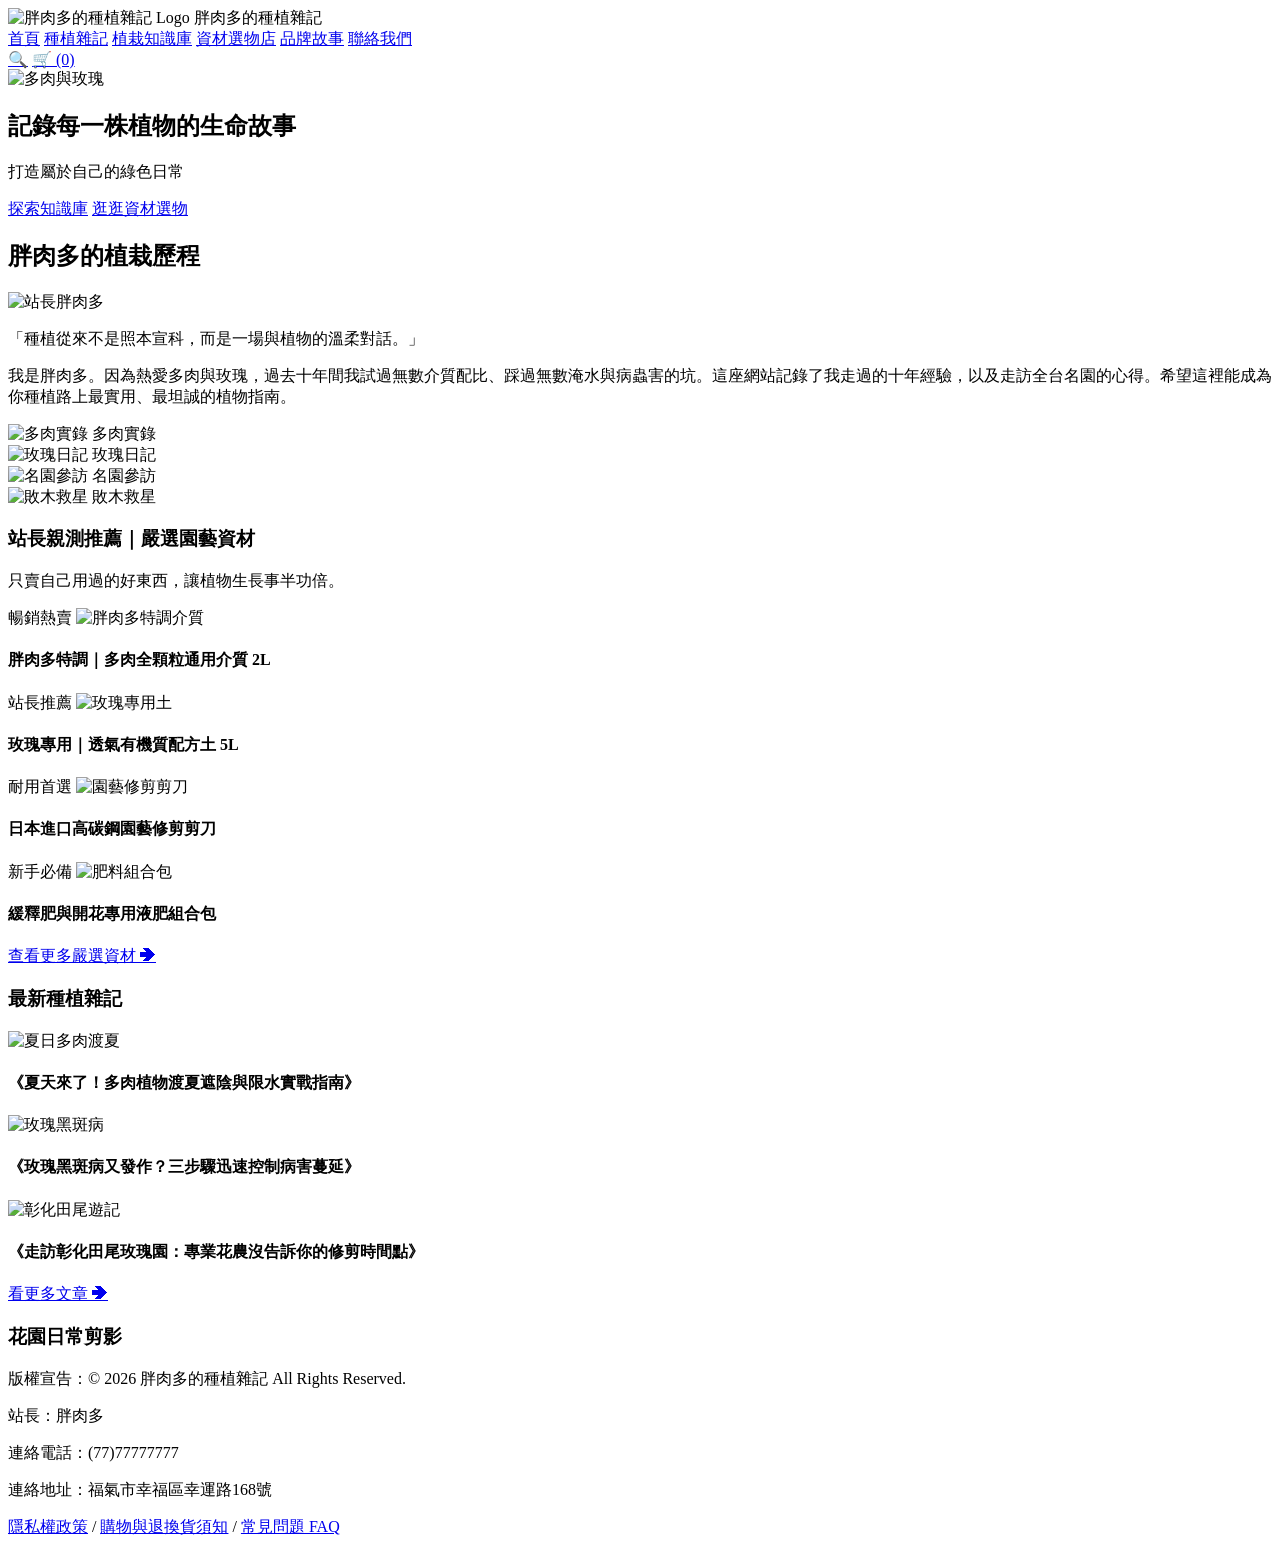
==== index.html @ b8ba1ae6 "Add files via upload" ====
<!DOCTYPE html>
<html lang="zh-TW">
<head>
    <meta charset="UTF-8">
    <meta name="viewport" content="width=device-width, initial-scale=1.0">
    <title>胖肉多的種植雜記</title>
    <link rel="stylesheet" href="css/style.css">
</head>
<body>

    <!-- 頂部導覽列 (Navbar) -->
    <header class="navbar">
        <div class="nav-container">
            <div class="logo">
                <img src="images/logo.jpg" alt="胖肉多的種植雜記 Logo">
                <span>胖肉多的種植雜記</span>
            </div>
            <nav class="nav-menu">
                <a href="index.html" class="active">首頁</a>
                <a href="Journal.html">種植雜記</a>
                <a href="Knowledge.html">植栽知識庫</a>
                <a href="Shop.html">資材選物店</a>
                <a href="BrandStory.html" >品牌故事</a>
                <a href="ContactUs.html" >聯絡我們</a>
            </nav>
            <div class="nav-icons">
                <a href="#" class="search-btn">🔍</a>
                <a href="cart.html" class="cart-btn" id="navCartCount">🛒 (0)</a>
            </div>
        </div>
    </header>

    <!-- 主要內容區域 -->
    <div class="main-wrapper">
        
        <!-- 左側主內容區 -->
        <main class="content-area">
            
            <!-- 第一屏：主視覺 Banner -->
            <section class="hero-banner">
                <img src="images/banner.jpg" alt="多肉與玫瑰" class="banner-img">
                <div class="banner-overlay">
                    <h1 class="banner-title">記錄每一株植物的生命故事</h1>
                    <p class="banner-subtitle">打造屬於自己的綠色日常</p>
                    <div class="banner-buttons">
                        <a href="Knowledge.html" class="btn btn-primary">探索知識庫</a>
                        <a href="Shop.html" class="btn btn-secondary">逛逛資材選物</a>
                    </div>
                </div>
            </section>

            <!-- 第二屏：關於站長與品牌初衷 -->
            <section class="about-section">
                <h2>胖肉多的植栽歷程</h2>
                <div class="about-content">
                    <div class="about-img">
                        <img src="images/webmaster.jpg" alt="站長胖肉多">
                    </div>
                    <div class="about-text">
                        <p class="quote">「種植從來不是照本宣科，而是一場與植物的溫柔對話。」</p>
                        <p>我是胖肉多。因為熱愛多肉與玫瑰，過去十年間我試過無數介質配比、踩過無數淹水與病蟲害的坑。這座網站記錄了我走過的十年經驗，以及走訪全台名園的心得。希望這裡能成為你種植路上最實用、最坦誠的植物指南。</p>
                    </div>
                </div>
            </section>

            <!-- 第三屏：精選核心專區 -->
            <section class="categories-section">
                <div class="category-grid">
                    <div class="category-card card-succulent">
                        <img src="images/card01.jpg" alt="多肉實錄">
                        <span>多肉實錄</span>
                    </div>
                    <div class="category-card card-rose">
                        <img src="images/card02.jpg" alt="玫瑰日記">
                        <span>玫瑰日記</span>
                    </div>
                    <div class="category-card card-garden">
                        <img src="images/card03.jpg" alt="名園參訪">
                        <span>名園參訪</span>
                    </div>
                    <div class="category-card card-rescue">
                        <img src="images/card04.jpg" alt="敗木救星">
                        <span>敗木救星</span>
                    </div>
                </div>
            </section>

        </main>

        <!-- 右側側邊欄 -->
        <aside class="sidebar">
            
            <!-- 第四屏：熱門資材嚴選 -->
            <section class="shop-preview">
                <h3 class="section-title">站長親測推薦｜嚴選園藝資材</h3>
                <p class="section-subtitle">只賣自己用過的好東西，讓植物生長事半功倍。</p>
                
                <div class="product-grid">
                    <div class="product-card">
                        <span class="tag">暢銷熱賣</span>
                        <img src="images/commodity001.jpg" alt="胖肉多特調介質">
                        <h4>胖肉多特調｜多肉全顆粒通用介質 2L</h4>
                    </div>
                    <div class="product-card">
                        <span class="tag">站長推薦</span>
                        <img src="images/commodity002.jpg" alt="玫瑰專用土">
                        <h4>玫瑰專用｜透氣有機質配方土 5L</h4>
                    </div>
                    <div class="product-card">
                        <span class="tag">耐用首選</span>
                        <img src="images/commodity003.jpg" alt="園藝修剪剪刀">
                        <h4>日本進口高碳鋼園藝修剪剪刀</h4>
                    </div>
                    <div class="product-card">
                        <span class="tag">新手必備</span>
                        <img src="images/commodity004.jpg" alt="肥料組合包">
                        <h4>緩釋肥與開花專用液肥組合包</h4>
                    </div>
                </div>
                
                <div class="shop-more">
                    <a href="Shop.html" class="btn-more">查看更多嚴選資材 ➔</a>
                </div>
            </section>

            <!-- 第五屏：最新種植雜記 -->
            <section class="articles-preview">
                <h3 class="section-title">最新種植雜記</h3>
                <div class="article-grid">
                    <article class="article-card">
                        <img src="images/article01.jpg" alt="夏日多肉渡夏">
                        <h4>《夏天來了！多肉植物渡夏遮陰與限水實戰指南》</h4>
                    </article>
                    <article class="article-card">
                        <img src="images/article02.jpg" alt="玫瑰黑斑病">
                        <h4>《玫瑰黑斑病又發作？三步驟迅速控制病害蔓延》</h4>
                    </article>
                    <article class="article-card">
                        <img src="images/article03.jpg" alt="彰化田尾遊記">
                        <h4>《走訪彰化田尾玫瑰園：專業花農沒告訴你的修剪時間點》</h4>
                    </article>
                </div>
                <!-- 新增：看更多文章快速連結 -->
                <div class="article-more">
                    <a href="Journal.html" class="btn-more">看更多文章 ➔</a>
                </div>
            </section>

            <!-- 第六屏：自動偵測並將 carousel 資料夾內圖片納入輪播 -->
            <section class="carousel-section">
                <h3 class="section-title">花園日常剪影</h3>
                <div class="carousel-container">
                    <div class="carousel-track" id="carouselTrack">
                        <!-- JS 動態寫入圖片 -->
                    </div>
                </div>
            </section>

        </aside>

    </div>

    <!-- 頁尾 Footer -->
    <footer class="site-footer">
        <div class="footer-container">
            <div class="footer-col footer-left">
                <p>版權宣告：© 2026 胖肉多的種植雜記 All Rights Reserved.</p>
            </div>
            <div class="footer-col footer-center">
                <p>站長：胖肉多</p>
                <p>連絡電話：(77)77777777</p>
                <p>連絡地址：福氣市幸福區幸運路168號</p>
            </div>
            <div class="footer-col footer-right">
                <a href="#">隱私權政策</a> / 
                <a href="#">購物與退換貨須知</a> / 
                <a href="#">常見問題 FAQ</a>
            </div>
        </div>
    </footer>

    <!-- 輪播腳本：可手動新增/修改播放檔案清單 -->
    <script>
        document.addEventListener("DOMContentLoaded", function () {
            const track = document.getElementById("carouselTrack");
            
            // 1. 手動修改區：請在此陣列中新增、刪除或修改檔名
            const images = [
                "slide01.jpg",
                "slide02.jpg",
                "slide03.jpg",
                "slide04.jpg" // 已為您新增第四個檔案
            ];
            
            // 2. 動態將陣列中的所有圖片渲染至頁面中
            images.forEach(filename => {
                const img = document.createElement("img");
                img.src = `carousel/${filename}`;
                img.alt = "花園剪影圖片";
                img.onerror = function() { this.style.display = 'none'; }; // 檔案不存在時自動隱藏
                track.appendChild(img);
            });

            // 3. 自動平滑輪播機制
            setInterval(() => {
                // 若已滾動到最右側，則滑回第一張
                if (track.scrollWidth - track.clientWidth <= track.scrollLeft + 5) {
                    track.scrollTo({ left: 0, behavior: 'smooth' });
                } else {
                    // 否則每次向右滾動一個容器寬度 (切換至下一張)
                    track.scrollBy({ left: track.clientWidth, behavior: 'smooth' });
                }
            }, 1500); // 1.5 秒切換一次
        });
    </script>
    <script src="js/main.js"></script>
</body>
</html>
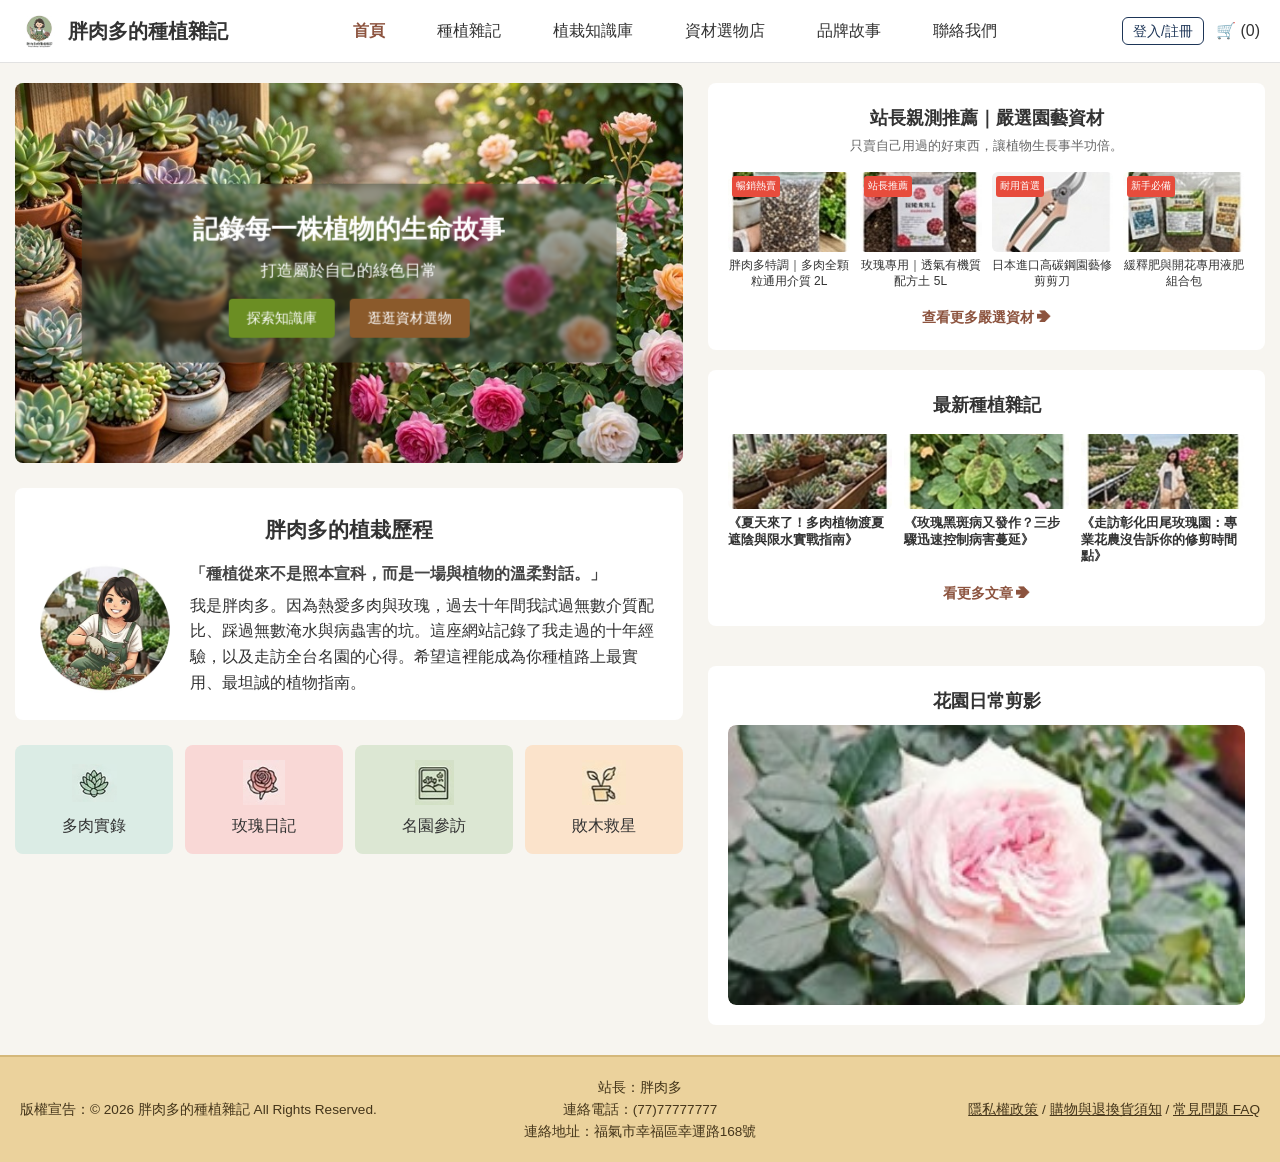
==== commit 7b2b336d: "Add files via upload" ====
--- a/index.html
+++ b/index.html
@@ -4,7 +4,54 @@
     <meta charset="UTF-8">
     <meta name="viewport" content="width=device-width, initial-scale=1.0">
     <title>胖肉多的種植雜記</title>
-    <link rel="stylesheet" href="css/style.css">
+    <!-- SEO 與 社群分享標籤 -->
+    <meta name="description" content="記錄每一株植物的生命故事，打造屬於自己的綠色日常。">
+    <meta property="og:title" content="胖肉多的種植雜記">
+    <meta property="og:description" content="記錄每一株植物的生命故事，打造屬於自己的綠色日常。">
+    <meta property="og:image" content="./images/banner.jpg">
+    
+    <!-- 樣式表連結 -->
+    <link rel="stylesheet" href="./css/style.css">
+
+    <!-- 針對「登入/註冊」按鈕與順暢輪播的內嵌微調樣式 -->
+    <style>
+        /* 登入/註冊按鈕外觀 (比照圖2) */
+        .auth-btn {
+            display: inline-block;
+            padding: 2px 10px;
+            border: 1.5px solid #1d3557;
+            border-radius: 6px;
+            color: #1d3557;
+            text-decoration: none;
+            font-size: 14px;
+            font-weight: 500;
+            transition: all 0.2s ease;
+            white-space: nowrap;
+        }
+        .auth-btn:hover {
+            background-color: #1d3557;
+            color: #ffffff;
+        }
+
+        /* 輪播區順暢無縫切換樣式 */
+        .carousel-container {
+            overflow: hidden;
+            width: 100%;
+            position: relative;
+            border-radius: 8px;
+        }
+        .carousel-track {
+            display: flex;
+            transition: transform 0.6s cubic-bezier(0.25, 1, 0.5, 1);
+            width: 100%;
+        }
+        .carousel-track img {
+            width: 100%;
+            flex-shrink: 0;
+            object-fit: cover;
+            border-radius: 8px;
+        }
+    </style>
 </head>
 <body>
 
@@ -12,20 +59,21 @@
     <header class="navbar">
         <div class="nav-container">
             <div class="logo">
-                <img src="images/logo.jpg" alt="胖肉多的種植雜記 Logo">
+                <img src="./images/logo.jpg" alt="胖肉多的種植雜記 Logo">
                 <span>胖肉多的種植雜記</span>
             </div>
             <nav class="nav-menu">
-                <a href="index.html" class="active">首頁</a>
-                <a href="Journal.html">種植雜記</a>
-                <a href="Knowledge.html">植栽知識庫</a>
-                <a href="Shop.html">資材選物店</a>
-                <a href="BrandStory.html" >品牌故事</a>
-                <a href="ContactUs.html" >聯絡我們</a>
+                <a href="./index.html" class="active">首頁</a>
+                <a href="./Journal.html">種植雜記</a>
+                <a href="./Knowledge.html">植栽知識庫</a>
+                <a href="./Shop.html">資材選物店</a>
+                <a href="./BrandStory.html">品牌故事</a>
+                <a href="./ContactUs.html">聯絡我們</a>
             </nav>
-            <div class="nav-icons">
-                <a href="#" class="search-btn">🔍</a>
-                <a href="cart.html" class="cart-btn" id="navCartCount">🛒 (0)</a>
+            <div class="nav-icons" style="display: flex; align-items: center; gap: 12px;">
+                <!-- 替換：圖2 登入/註冊按鈕 -->
+                <a href="./login.html" class="auth-btn" id="authBtn">登入/註冊</a>
+                <a href="./cart.html" class="cart-btn" id="navCartCount">🛒 (0)</a>
             </div>
         </div>
     </header>
@@ -38,13 +86,13 @@
             
             <!-- 第一屏：主視覺 Banner -->
             <section class="hero-banner">
-                <img src="images/banner.jpg" alt="多肉與玫瑰" class="banner-img">
+                <img src="./images/banner.jpg" alt="多肉與玫瑰" class="banner-img">
                 <div class="banner-overlay">
                     <h1 class="banner-title">記錄每一株植物的生命故事</h1>
                     <p class="banner-subtitle">打造屬於自己的綠色日常</p>
                     <div class="banner-buttons">
-                        <a href="Knowledge.html" class="btn btn-primary">探索知識庫</a>
-                        <a href="Shop.html" class="btn btn-secondary">逛逛資材選物</a>
+                        <a href="./Knowledge.html" class="btn btn-primary">探索知識庫</a>
+                        <a href="./Shop.html" class="btn btn-secondary">逛逛資材選物</a>
                     </div>
                 </div>
             </section>
@@ -54,7 +102,7 @@
                 <h2>胖肉多的植栽歷程</h2>
                 <div class="about-content">
                     <div class="about-img">
-                        <img src="images/webmaster.jpg" alt="站長胖肉多">
+                        <img src="./images/webmaster.jpg" alt="站長胖肉多">
                     </div>
                     <div class="about-text">
                         <p class="quote">「種植從來不是照本宣科，而是一場與植物的溫柔對話。」</p>
@@ -67,19 +115,19 @@
             <section class="categories-section">
                 <div class="category-grid">
                     <div class="category-card card-succulent">
-                        <img src="images/card01.jpg" alt="多肉實錄">
+                        <img src="./images/card01.jpg" alt="多肉實錄">
                         <span>多肉實錄</span>
                     </div>
                     <div class="category-card card-rose">
-                        <img src="images/card02.jpg" alt="玫瑰日記">
+                        <img src="./images/card02.jpg" alt="玫瑰日記">
                         <span>玫瑰日記</span>
                     </div>
                     <div class="category-card card-garden">
-                        <img src="images/card03.jpg" alt="名園參訪">
+                        <img src="./images/card03.jpg" alt="名園參訪">
                         <span>名園參訪</span>
                     </div>
                     <div class="category-card card-rescue">
-                        <img src="images/card04.jpg" alt="敗木救星">
+                        <img src="./images/card04.jpg" alt="敗木救星">
                         <span>敗木救星</span>
                     </div>
                 </div>
@@ -98,28 +146,28 @@
                 <div class="product-grid">
                     <div class="product-card">
                         <span class="tag">暢銷熱賣</span>
-                        <img src="images/commodity001.jpg" alt="胖肉多特調介質">
+                        <img src="./images/commodity001.jpg" alt="胖肉多特調介質">
                         <h4>胖肉多特調｜多肉全顆粒通用介質 2L</h4>
                     </div>
                     <div class="product-card">
                         <span class="tag">站長推薦</span>
-                        <img src="images/commodity002.jpg" alt="玫瑰專用土">
+                        <img src="./images/commodity002.jpg" alt="玫瑰專用土">
                         <h4>玫瑰專用｜透氣有機質配方土 5L</h4>
                     </div>
                     <div class="product-card">
                         <span class="tag">耐用首選</span>
-                        <img src="images/commodity003.jpg" alt="園藝修剪剪刀">
+                        <img src="./images/commodity003.jpg" alt="園藝修剪剪刀">
                         <h4>日本進口高碳鋼園藝修剪剪刀</h4>
                     </div>
                     <div class="product-card">
                         <span class="tag">新手必備</span>
-                        <img src="images/commodity004.jpg" alt="肥料組合包">
+                        <img src="./images/commodity004.jpg" alt="肥料組合包">
                         <h4>緩釋肥與開花專用液肥組合包</h4>
                     </div>
                 </div>
                 
                 <div class="shop-more">
-                    <a href="Shop.html" class="btn-more">查看更多嚴選資材 ➔</a>
+                    <a href="./Shop.html" class="btn-more">查看更多嚴選資材 ➔</a>
                 </div>
             </section>
 
@@ -128,25 +176,24 @@
                 <h3 class="section-title">最新種植雜記</h3>
                 <div class="article-grid">
                     <article class="article-card">
-                        <img src="images/article01.jpg" alt="夏日多肉渡夏">
+                        <img src="./images/article01.jpg" alt="夏日多肉渡夏">
                         <h4>《夏天來了！多肉植物渡夏遮陰與限水實戰指南》</h4>
                     </article>
                     <article class="article-card">
-                        <img src="images/article02.jpg" alt="玫瑰黑斑病">
+                        <img src="./images/article02.jpg" alt="玫瑰黑斑病">
                         <h4>《玫瑰黑斑病又發作？三步驟迅速控制病害蔓延》</h4>
                     </article>
                     <article class="article-card">
-                        <img src="images/article03.jpg" alt="彰化田尾遊記">
+                        <img src="./images/article03.jpg" alt="彰化田尾遊記">
                         <h4>《走訪彰化田尾玫瑰園：專業花農沒告訴你的修剪時間點》</h4>
                     </article>
                 </div>
-                <!-- 新增：看更多文章快速連結 -->
                 <div class="article-more">
-                    <a href="Journal.html" class="btn-more">看更多文章 ➔</a>
-                </div>
-            </section>
-
-            <!-- 第六屏：自動偵測並將 carousel 資料夾內圖片納入輪播 -->
+                    <a href="./Journal.html" class="btn-more">看更多文章 ➔</a>
+                </div>
+            </section>
+
+            <!-- 第六屏：輪播照片專區 -->
             <section class="carousel-section">
                 <h3 class="section-title">花園日常剪影</h3>
                 <div class="carousel-container">
@@ -179,40 +226,55 @@
         </div>
     </footer>
 
-    <!-- 輪播腳本：可手動新增/修改播放檔案清單 -->
+    <!-- 改進版：無縫極速平滑輪播腳本 -->
     <script>
         document.addEventListener("DOMContentLoaded", function () {
             const track = document.getElementById("carouselTrack");
+            if (!track) return;
             
-            // 1. 手動修改區：請在此陣列中新增、刪除或修改檔名
             const images = [
                 "slide01.jpg",
                 "slide02.jpg",
                 "slide03.jpg",
-                "slide04.jpg" // 已為您新增第四個檔案
+                "slide04.jpg"
             ];
-            
-            // 2. 動態將陣列中的所有圖片渲染至頁面中
+
+            // 渲染原圖片
             images.forEach(filename => {
                 const img = document.createElement("img");
-                img.src = `carousel/${filename}`;
+                img.src = `./carousel/${filename}`;
                 img.alt = "花園剪影圖片";
-                img.onerror = function() { this.style.display = 'none'; }; // 檔案不存在時自動隱藏
+                img.onerror = function() { this.style.display = 'none'; };
                 track.appendChild(img);
             });
 
-            // 3. 自動平滑輪播機制
+            // 無縫輪播：複製第一張追加到結尾
+            if (images.length > 0) {
+                const firstImgClone = document.createElement("img");
+                firstImgClone.src = `./carousel/${images[0]}`;
+                firstImgClone.alt = "花園剪影圖片";
+                track.appendChild(firstImgClone);
+            }
+
+            let currentIndex = 0;
+            const totalSlides = images.length;
+
             setInterval(() => {
-                // 若已滾動到最右側，則滑回第一張
-                if (track.scrollWidth - track.clientWidth <= track.scrollLeft + 5) {
-                    track.scrollTo({ left: 0, behavior: 'smooth' });
-                } else {
-                    // 否則每次向右滾動一個容器寬度 (切換至下一張)
-                    track.scrollBy({ left: track.clientWidth, behavior: 'smooth' });
+                currentIndex++;
+                track.style.transition = "transform 0.6s cubic-bezier(0.25, 1, 0.5, 1)";
+                track.style.transform = `translateX(-${currentIndex * 100}%)`;
+
+                // 當滑動到複製的最後一張時，靜默重置回第一張
+                if (currentIndex === totalSlides) {
+                    setTimeout(() => {
+                        track.style.transition = "none";
+                        currentIndex = 0;
+                        track.style.transform = `translateX(0%)`;
+                    }, 600); // 動畫完成後重置
                 }
-            }, 1500); // 1.5 秒切換一次
+            }, 3000); // 3 秒切換一張
         });
     </script>
-    <script src="js/main.js"></script>
+    <script src="./js/main.js"></script>
 </body>
 </html>
--- a/css/style.css
+++ b/css/style.css
@@ -0,0 +1,604 @@
+/* ==========================================================================
+   1. 全域基本設定 (Global Styles)
+   ========================================================================== */
+* {
+    box-sizing: border-box;
+    margin: 0;
+    padding: 0;
+}
+
+body {
+    font-family: "PingFang TC", "Microsoft JhengHei", sans-serif;
+    background-color: #f7f5f0;
+    color: #333;
+    line-height: 1.6;
+}
+
+a {
+    text-decoration: none;
+    color: inherit;
+}
+
+img {
+    max-width: 100%;
+    height: auto;
+    display: block;
+}
+
+/* ==========================================================================
+   2. 頂部導覽列 (Navbar)
+   ========================================================================== */
+.navbar {
+    background-color: #ffffff;
+    border-bottom: 1px solid #e2e2e2;
+    position: sticky;
+    top: 0;
+    z-index: 1000;
+}
+
+.nav-container {
+    max-width: 1280px;
+    margin: 0 auto;
+    padding: 12px 20px;
+    display: flex;
+    align-items: center;
+    justify-content: space-between;
+}
+
+.logo {
+    display: flex;
+    align-items: center;
+    gap: 10px;
+    font-size: 1.25rem;
+    font-weight: bold;
+}
+
+.logo img {
+    width: 38px;
+    height: 38px;
+    border-radius: 50%;
+    object-fit: cover;
+}
+
+/* Navbar 導覽選單容器 */
+.nav-menu {
+    display: flex;
+    gap: 32px; /* 將選單選項間距由原本的 20px 加大至 32px */
+    font-size: 1rem;
+}
+
+/* Navbar 導覽連結基本樣式 */
+.nav-menu a {
+    color: #333333;
+    font-weight: normal;
+    text-decoration: none;
+    padding: 6px 10px; /* 新增內邊距，加大間距與點擊區域 */
+    border-radius: 4px;
+    transition: all 0.2s ease;
+}
+
+/* 確保點選過(已造訪)的連結不會維持變色 */
+.nav-menu a:visited {
+    color: #333333;
+}
+
+/* 滑鼠懸停時顯示主題色與輕微背景 */
+.nav-menu a:hover {
+    color: #8c533e;
+    background-color: #f7f5f0;
+}
+
+/* 當前顯示頁面高亮加粗 */
+.nav-menu a.active,
+.nav-menu a.active:visited {
+    color: #8c533e;
+    font-weight: bold;
+}
+
+/* ==========================================================================
+   3. 版面兩欄結構 (Main Layout)
+   ========================================================================== */
+.main-wrapper {
+    max-width: 1280px;
+    margin: 20px auto;
+    padding: 0 15px;
+    display: flex;
+    gap: 25px;
+}
+
+.content-area { 
+    flex: 1.2; 
+}
+
+.sidebar {
+    flex: 1;
+    display: flex;
+    flex-direction: column;
+    gap: 20px;
+}
+
+/* ==========================================================================
+   4. 首頁區塊樣式 (Index Page Sections)
+   ========================================================================== */
+
+/* 第一屏：Hero Banner 主視覺 */
+.hero-banner {
+    position: relative;
+    border-radius: 8px;
+    overflow: hidden;
+    margin-bottom: 25px;
+}
+
+.banner-img {
+    width: 100%;
+    height: 380px;
+    object-fit: cover;
+}
+
+.banner-overlay {
+    position: absolute;
+    top: 50%;
+    left: 50%;
+    transform: translate(-50%, -50%);
+    background: rgba(45, 62, 50, 0.45);
+    backdrop-filter: blur(2px);
+    padding: 25px 35px;
+    border-radius: 8px;
+    text-align: center;
+    color: #ffffff;
+    width: 80%;
+}
+
+.banner-title { font-size: 1.6rem; margin-bottom: 8px; }
+.banner-subtitle { font-size: 1rem; margin-bottom: 15px; }
+
+.banner-buttons {
+    display: flex;
+    justify-content: center;
+    gap: 15px;
+}
+
+.btn {
+    padding: 8px 18px;
+    border-radius: 4px;
+    font-size: 0.9rem;
+}
+
+.btn-primary { background-color: #6b8e23; color: #fff; }
+.btn-secondary { background-color: #8b5a2b; color: #fff; }
+
+/* 第二屏：關於站長與品牌初衷 */
+.about-section {
+    background: #ffffff;
+    padding: 25px;
+    border-radius: 8px;
+    margin-bottom: 25px;
+}
+
+.about-section h2 {
+    font-size: 1.3rem;
+    margin-bottom: 15px;
+    text-align: center;
+}
+
+.about-content {
+    display: flex;
+    align-items: center;
+    gap: 20px;
+}
+
+.about-img { flex-shrink: 0; }
+.about-img img {
+    width: 130px;
+    height: 130px;
+    border-radius: 50%;
+    object-fit: cover;
+}
+
+.about-text .quote {
+    font-weight: bold;
+    margin-bottom: 6px;
+    color: #444;
+}
+
+/* 第三屏：精選核心專區 (4欄卡片) */
+.category-grid {
+    display: grid;
+    grid-template-columns: repeat(4, 1fr);
+    gap: 12px;
+}
+
+.category-card {
+    border-radius: 8px;
+    padding: 15px 10px;
+    text-align: center;
+    display: flex;
+    flex-direction: column;
+    align-items: center;
+    gap: 8px;
+}
+
+.category-card img {
+    width: 45px;
+    height: 45px;
+    object-fit: contain;
+}
+
+.card-succulent { background-color: #dbece5; }
+.card-rose      { background-color: #f9d8d6; }
+.card-garden    { background-color: #dce7d3; }
+.card-rescue    { background-color: #fbe3cb; }
+
+/* 通用標題與卡片外框設定 */
+.shop-preview, .articles-preview, .carousel-section {
+    background: #ffffff;
+    padding: 20px;
+    border-radius: 8px;
+}
+
+.section-title { font-size: 1.15rem; text-align: center; margin-bottom: 4px; }
+.section-subtitle { font-size: 0.8rem; text-align: center; color: #666; margin-bottom: 15px; }
+
+/* 第四屏：熱門資材選物 */
+.product-grid {
+    display: grid;
+    grid-template-columns: repeat(4, 1fr);
+    gap: 10px;
+}
+
+.product-card { text-align: center; position: relative; }
+.product-card .tag {
+    position: absolute;
+    top: 4px;
+    left: 4px;
+    background: #e74c3c;
+    color: #fff;
+    font-size: 0.65rem;
+    padding: 2px 4px;
+    border-radius: 3px;
+}
+
+.product-card img {
+    width: 100%;
+    height: 80px;
+    object-fit: cover;
+    border-radius: 6px;
+    margin-bottom: 6px;
+}
+
+.product-card h4 { font-size: 0.75rem; font-weight: normal; line-height: 1.3; }
+.shop-more { text-align: center; margin-top: 15px; }
+.btn-more { font-size: 0.85rem; color: #8c533e; font-weight: bold; }
+
+/* 第五屏：最新種植雜記 */
+.article-grid {
+    display: grid;
+    grid-template-columns: repeat(3, 1fr);
+    gap: 12px;
+    margin-top: 15px;
+}
+
+.article-card img {
+    width: 100%;
+    height: 75px;
+    object-fit: cover;
+    border-radius: 6px;
+    margin-bottom: 6px;
+}
+
+.article-card h4 { font-size: 0.8rem; color: #333; line-height: 1.3; }
+.article-more { text-align: center; margin-top: 15px; }
+
+/* 第六屏：照片輪播區塊 (完整顯示圖片內容不裁切) */
+.carousel-section {
+    background: #ffffff;
+    padding: 20px;
+    border-radius: 8px;
+    margin-top: 20px;
+}
+
+.carousel-container {
+    overflow: hidden;
+    border-radius: 6px;
+    margin-top: 10px;
+    width: 100%;
+    background-color: #f7f5f0; /* 背景襯托 */
+}
+
+.carousel-track {
+    display: flex;
+    gap: 15px;
+    overflow-x: auto;
+    scroll-behavior: smooth;
+    align-items: center;
+}
+
+/* 隱藏輪播軌道滾動條 */
+.carousel-track::-webkit-scrollbar {
+    display: none;
+}
+.carousel-track {
+    -ms-overflow-style: none;
+    scrollbar-width: none;
+}
+
+.carousel-track img {
+    width: 100%;          /* 自動縮放符合區域 */
+    max-width: 100%;
+    height: 280px;        /* 播放區域高度 */
+    object-fit: contain;  /* 完整顯示圖片內容，不裁切、不變形 */
+    border-radius: 6px;
+    flex-shrink: 0;
+}
+
+/* ==========================================================================
+   5. 品牌故事頁面專屬樣式 (BrandStory.html)
+   ========================================================================== */
+.story-wrapper {
+    max-width: 900px;
+    margin: 30px auto;
+    padding: 0 20px;
+}
+
+.story-container {
+    background: #ffffff;
+    padding: 40px;
+    border-radius: 8px;
+    box-shadow: 0 2px 8px rgba(0,0,0,0.05);
+}
+
+.story-title {
+    text-align: center;
+    font-size: 2rem;
+    color: #44351a;
+    margin-bottom: 5px;
+}
+
+.story-subtitle {
+    text-align: center;
+    font-size: 1rem;
+    color: #6b8e23;
+    font-weight: bold;
+    margin-bottom: 25px;
+}
+
+.story-banner-img {
+    width: 100%;
+    margin-bottom: 30px;
+    border-radius: 8px;
+    overflow: hidden;
+}
+
+.story-banner-img img {
+    width: 100%;
+    max-height: 400px;
+    object-fit: cover;
+}
+
+.story-content {
+    font-size: 1rem;
+    line-height: 1.8;
+    color: #444;
+}
+
+.story-content p {
+    margin-bottom: 18px;
+}
+
+.story-quote {
+    font-size: 1.15rem;
+    font-weight: bold;
+    color: #8c533e;
+    border-left: 4px solid #8c533e;
+    margin: 20px 0 25px 0;
+    background-color: #fcf9f2;
+    padding: 12px 18px;
+    border-radius: 0 6px 6px 0;
+}
+
+.story-content h2 {
+    font-size: 1.3rem;
+    color: #333;
+    margin: 30px 0 15px 0;
+    border-bottom: 2px solid #ebd29c;
+    padding-bottom: 5px;
+}
+
+.mission-list {
+    margin-left: 20px;
+    margin-bottom: 25px;
+}
+
+.mission-list li {
+    margin-bottom: 10px;
+}
+
+.mission-list strong {
+    color: #6b8e23;
+}
+
+.story-footer-text {
+    font-weight: bold;
+    color: #555;
+    text-align: center;
+    margin-top: 30px;
+}
+
+/* ==========================================================================
+   6. 頁尾 (Footer)
+   ========================================================================== */
+.site-footer {
+    background-color: #ebd29c;
+    border-top: 2px solid #d4b87b;
+    padding: 20px;
+    margin-top: 30px;
+    font-size: 0.85rem;
+    color: #44351a;
+}
+
+.footer-container {
+    max-width: 1280px;
+    margin: 0 auto;
+    display: flex;
+    justify-content: space-between;
+    align-items: center;
+}
+
+.footer-col { flex: 1; }
+.footer-left { text-align: left; }
+.footer-center { text-align: center; }
+.footer-right { text-align: right; }
+.footer-right a { color: #44351a; text-decoration: underline; }
+
+/* ==========================================================================
+   7. 響應式佈局 (Responsive Design)
+   ========================================================================== */
+@media (max-width: 900px) {
+    .main-wrapper { flex-direction: column; }
+    .footer-container { flex-direction: column; gap: 10px; text-align: center; }
+    .footer-left, .footer-center, .footer-right { text-align: center; }
+}
+
+@media (max-width: 600px) {
+    .story-container { padding: 20px; }
+    .story-title { font-size: 1.6rem; }
+}
+
+/* ==========================================================================
+   聯絡我們頁面專屬樣式 (ContactUs.html)
+   ========================================================================== */
+.contact-wrapper {
+    max-width: 1100px;
+    margin: 30px auto;
+    padding: 0 20px;
+}
+
+.contact-container {
+    background: #ffffff;
+    padding: 40px;
+    border-radius: 8px;
+    box-shadow: 0 2px 8px rgba(0,0,0,0.05);
+}
+
+.contact-header {
+    text-align: center;
+    margin-bottom: 40px;
+}
+
+.contact-logo-large {
+    width: 140px;
+    height: 140px;
+    border-radius: 50%;
+    object-fit: cover;
+    margin: 0 auto 15px auto;
+    box-shadow: 0 4px 10px rgba(0,0,0,0.1);
+}
+
+.contact-title {
+    font-size: 2rem;
+    color: #44351a;
+    margin-bottom: 8px;
+}
+
+.contact-subtitle {
+    font-size: 0.95rem;
+    color: #666;
+}
+
+/* 左右兩欄結構 */
+.contact-grid {
+    display: grid;
+    grid-template-columns: 1fr 1.5fr;
+    gap: 35px;
+}
+
+.contact-info-card, .contact-form-card {
+    background: #fcf9f2;
+    padding: 25px;
+    border-radius: 8px;
+}
+
+.contact-info-card h2, .contact-form-card h2 {
+    font-size: 1.25rem;
+    color: #8c533e;
+    margin-bottom: 20px;
+    border-bottom: 2px solid #ebd29c;
+    padding-bottom: 8px;
+}
+
+.info-list {
+    list-style: none;
+}
+
+.info-list li {
+    margin-bottom: 15px;
+    font-size: 0.95rem;
+    color: #444;
+}
+
+.info-list a {
+    color: #6b8e23;
+    font-weight: bold;
+    text-decoration: underline;
+}
+
+/* 表單元件樣式 */
+.contact-form {
+    display: flex;
+    flex-direction: column;
+    gap: 15px;
+}
+
+.form-group {
+    display: flex;
+    flex-direction: column;
+    gap: 5px;
+}
+
+.form-group label {
+    font-size: 0.9rem;
+    font-weight: bold;
+    color: #333;
+}
+
+.form-group label span {
+    color: #e74c3c;
+}
+
+.form-group input, .form-group select, .form-group textarea {
+    width: 100%;
+    padding: 10px;
+    border: 1px solid #ccc;
+    border-radius: 4px;
+    font-size: 0.95rem;
+    background-color: #ffffff;
+    font-family: inherit;
+}
+
+.form-group input:focus, .form-group select:focus, .form-group textarea:focus {
+    outline: none;
+    border-color: #6b8e23;
+}
+
+.btn-submit {
+    background-color: #6b8e23;
+    color: #ffffff;
+    padding: 12px;
+    border: none;
+    border-radius: 4px;
+    font-size: 1rem;
+    font-weight: bold;
+    cursor: pointer;
+    transition: background-color 0.2s;
+    margin-top: 10px;
+}
+
+.btn-submit:hover {
+    background-color: #55721a;
+}
+
+@media (max-width: 768px) {
+    .contact-grid {
+        grid-template-columns: 1fr;
+    }
+}
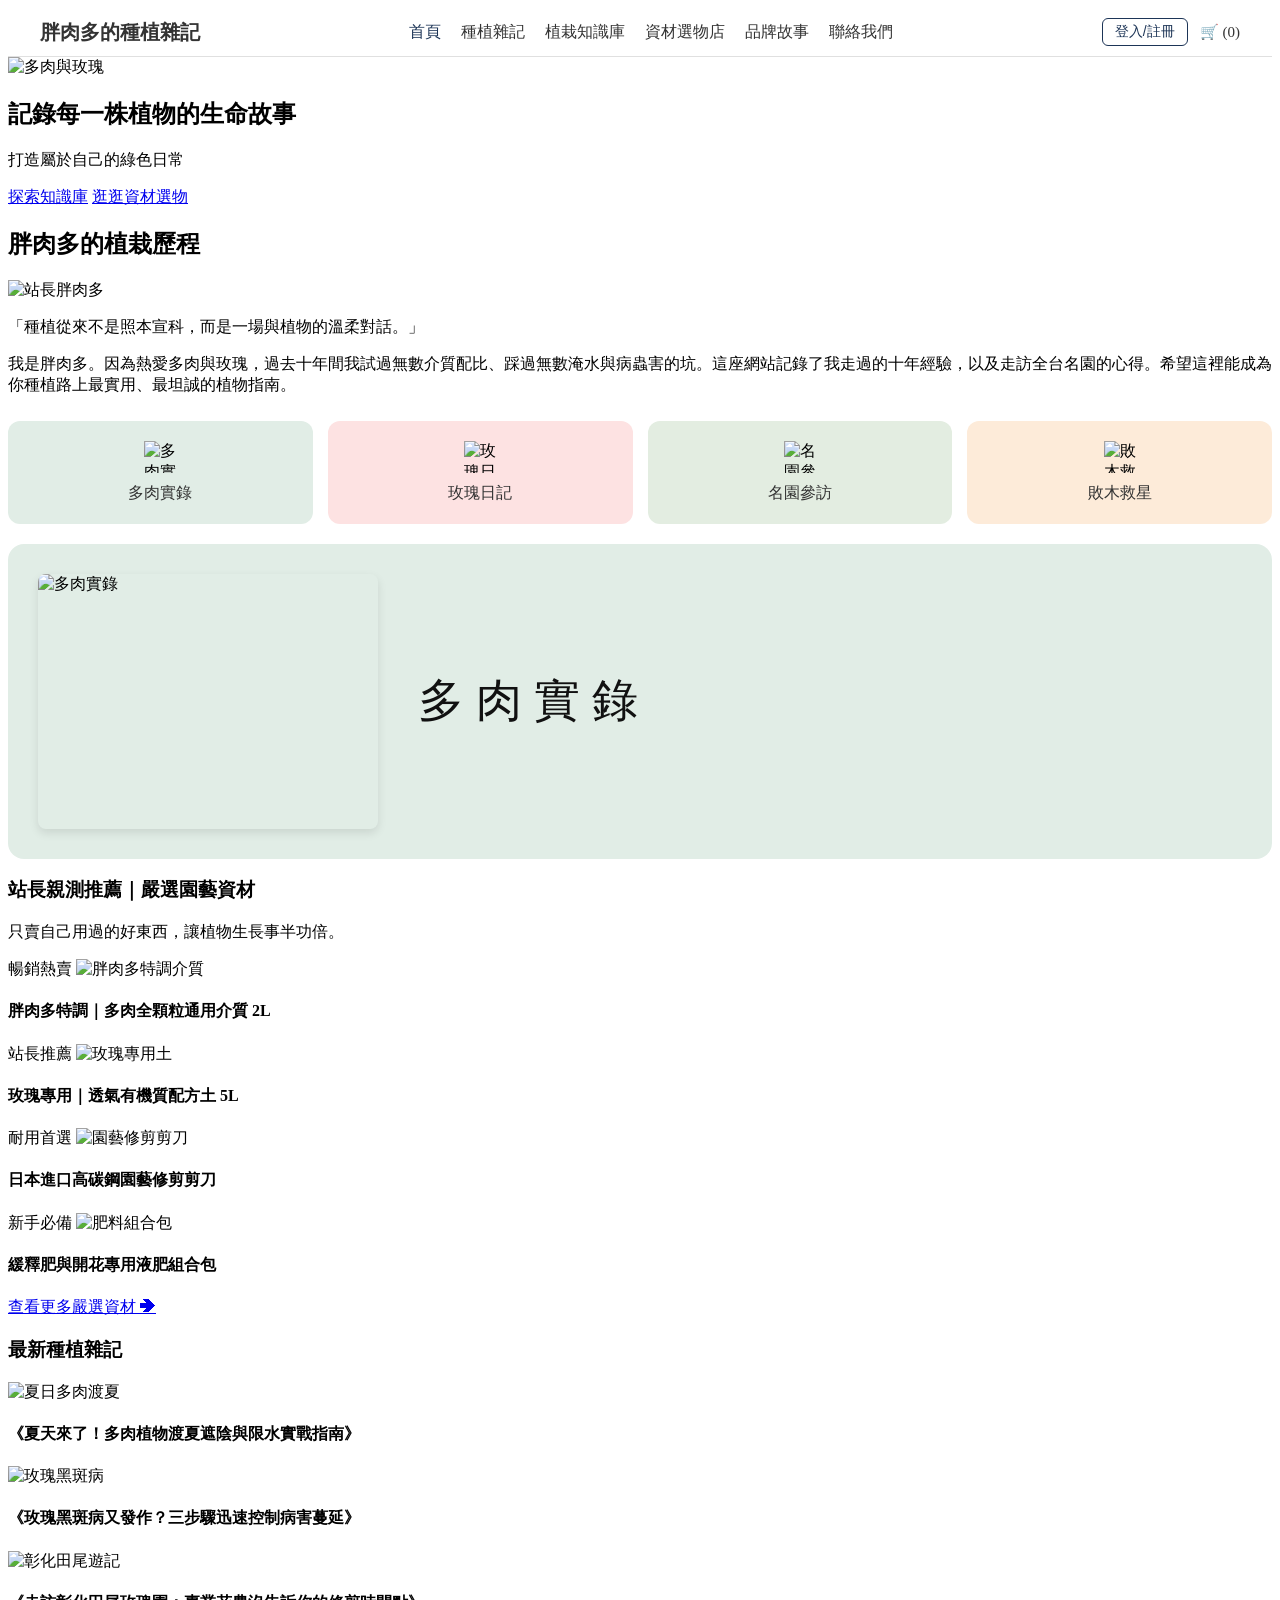
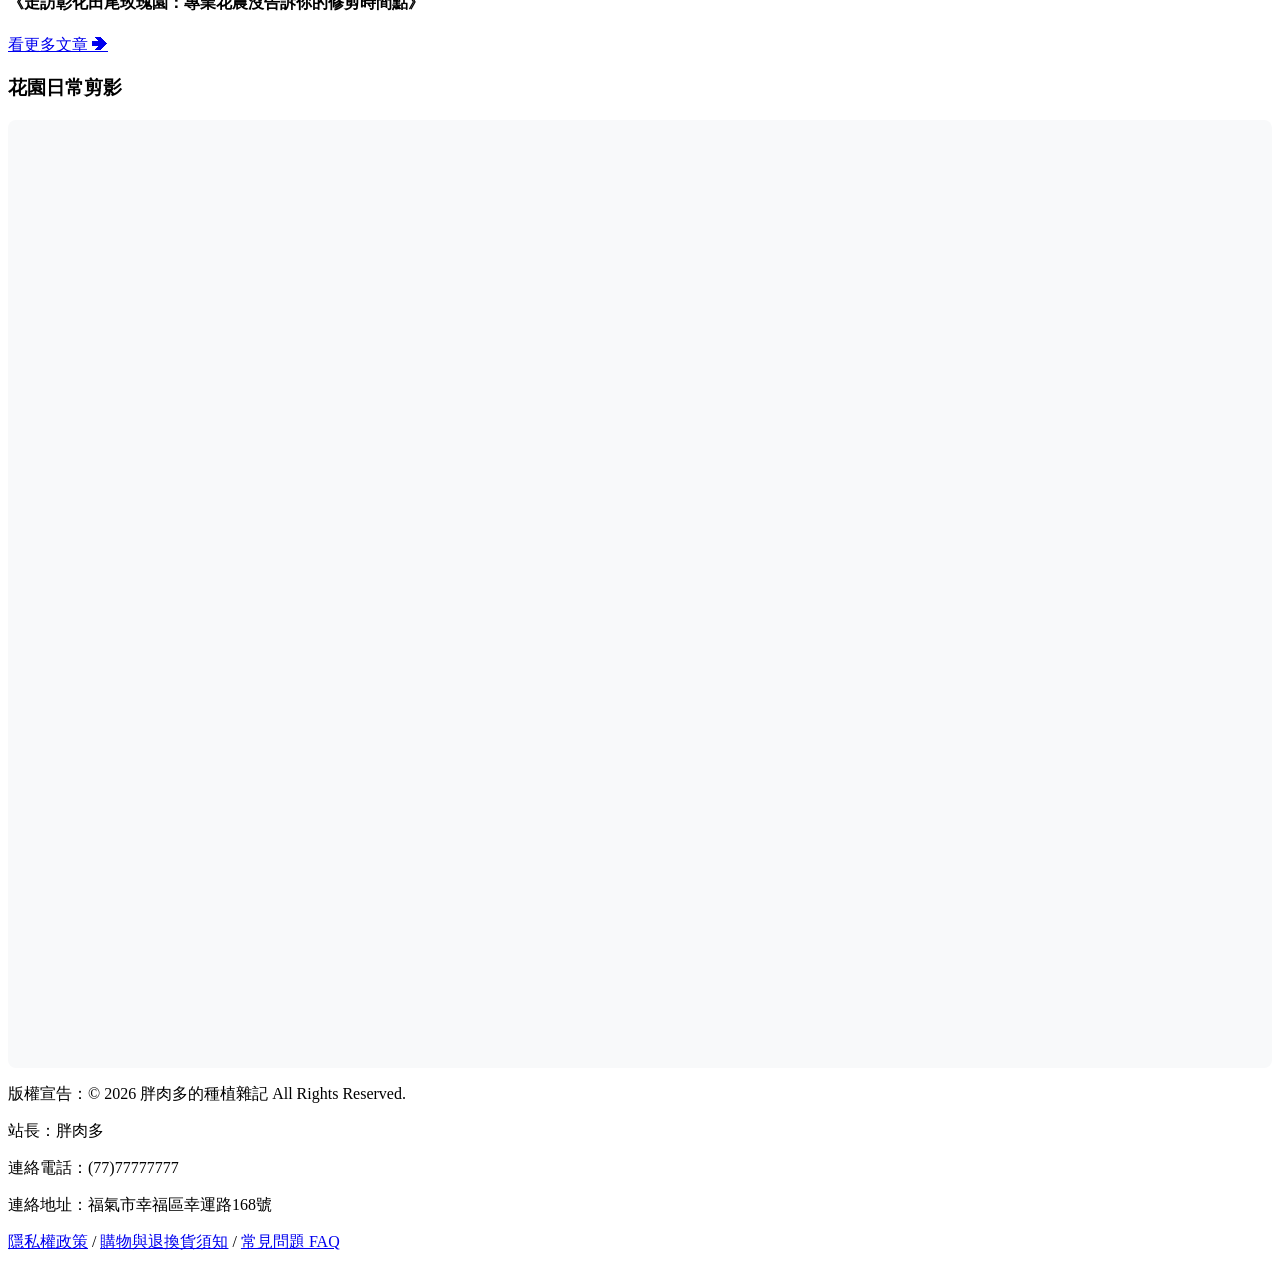
==== commit e27d2fcd: "Add files via upload" ====
--- a/index.html
+++ b/index.html
@@ -13,12 +13,91 @@
     <!-- 樣式表連結 -->
     <link rel="stylesheet" href="./css/style.css">
 
-    <!-- 針對「登入/註冊」按鈕與順暢輪播的內嵌微調樣式 -->
+    <!-- 頁面樣式 (含響應式漢堡選單、4:3 輪播、登入彈窗與動態展示方塊樣式) -->
     <style>
-        /* 登入/註冊按鈕外觀 (比照圖2) */
+        /* ===== 頂部導覽列基本與響應式樣式 ===== */
+        .navbar {
+            background-color: #ffffff;
+            border-bottom: 1px solid #e0e0e0;
+            position: sticky;
+            top: 0;
+            z-index: 1000;
+        }
+        .nav-container {
+            max-width: 1200px;
+            margin: 0 auto;
+            padding: 10px 20px;
+            display: flex;
+            align-items: center;
+            justify-content: space-between;
+            position: relative;
+        }
+        .logo {
+            display: flex;
+            align-items: center;
+            gap: 10px;
+        }
+        .logo img {
+            width: 40px;
+            height: 40px;
+            border-radius: 50%;
+            object-fit: cover;
+        }
+        .logo span {
+            font-size: 20px;
+            font-weight: bold;
+            color: #333333;
+        }
+        .nav-menu {
+            display: flex;
+            align-items: center;
+            gap: 20px;
+        }
+        .nav-menu a {
+            text-decoration: none;
+            color: #333333;
+            font-size: 16px;
+            font-weight: 500;
+            transition: color 0.2s ease;
+        }
+        .nav-menu a:hover,
+        .nav-menu a.active {
+            color: #1d3557;
+        }
+
+        /* 右側按鈕區塊 (登入/註冊 + 購物車) */
+        .nav-controls {
+            display: flex;
+            align-items: center;
+            gap: 12px;
+        }
+
+        /* 漢堡按鈕 (預設在大螢幕隱藏) */
+        .menu-toggle {
+            display: none;
+            background-color: #000033;
+            border: 2px solid #0056b3;
+            border-radius: 6px;
+            padding: 6px 10px;
+            cursor: pointer;
+            flex-direction: column;
+            justify-content: space-around;
+            width: 42px;
+            height: 38px;
+            box-sizing: border-box;
+        }
+        .menu-toggle span {
+            display: block;
+            width: 100%;
+            height: 3px;
+            background-color: #ffffff;
+            border-radius: 2px;
+        }
+
+        /* 登入/註冊按鈕外觀 */
         .auth-btn {
             display: inline-block;
-            padding: 2px 10px;
+            padding: 4px 12px;
             border: 1.5px solid #1d3557;
             border-radius: 6px;
             color: #1d3557;
@@ -27,29 +106,275 @@
             font-weight: 500;
             transition: all 0.2s ease;
             white-space: nowrap;
+            cursor: pointer;
+            background: transparent;
         }
         .auth-btn:hover {
             background-color: #1d3557;
             color: #ffffff;
         }
 
-        /* 輪播區順暢無縫切換樣式 */
+        /* 購物車按鈕樣式 */
+        .cart-btn {
+            text-decoration: none;
+            color: #333333;
+            font-size: 15px;
+            font-weight: 500;
+            white-space: nowrap;
+        }
+
+        /* ===== 行動端響應式選單機制 (<= 768px) ===== */
+        @media (max-width: 768px) {
+            .menu-toggle {
+                display: flex; /* 顯示漢堡按鈕 */
+            }
+
+            .nav-menu {
+                display: none; /* 預設隱藏選單 */
+                position: absolute;
+                top: 100%;
+                right: 0;
+                width: 220px;
+                background-color: #ffffff;
+                border: 2.5px solid #0056b3;
+                box-shadow: -4px 6px 15px rgba(0,0,0,0.15);
+                flex-direction: column;
+                align-items: flex-start;
+                padding: 15px 20px;
+                gap: 18px;
+                z-index: 1001;
+            }
+
+            .nav-menu.active {
+                display: flex; /* 點擊漢堡按鈕後顯示 */
+            }
+
+            .nav-menu a {
+                font-size: 22px;
+                color: #222222;
+                text-decoration: none;
+                width: 100%;
+                display: block;
+                font-weight: normal;
+            }
+        }
+
+        /* 4:3 完美等比例無裁切輪播區樣式 */
         .carousel-container {
             overflow: hidden;
             width: 100%;
+            aspect-ratio: 4 / 3;
             position: relative;
             border-radius: 8px;
+            background-color: #f8f9fa;
         }
         .carousel-track {
+            position: relative;
+            width: 100%;
+            height: 100%;
+        }
+        .carousel-track img {
+            position: absolute;
+            top: 0;
+            left: 0;
+            width: 100%;
+            height: 100%;
+            object-fit: contain;
+            opacity: 0;
+            transition: opacity 1s ease-in-out;
+            border-radius: 8px;
+        }
+        .carousel-track img.active {
+            opacity: 1;
+        }
+
+        /* ===== 登入彈出視窗 (Modal) 樣式 ===== */
+        .modal-overlay {
+            display: none;
+            position: fixed;
+            top: 0;
+            left: 0;
+            width: 100%;
+            height: 100%;
+            background-color: rgba(0, 0, 0, 0.5);
+            z-index: 2000;
+            justify-content: center;
+            align-items: center;
+        }
+        .modal-overlay.active {
             display: flex;
-            transition: transform 0.6s cubic-bezier(0.25, 1, 0.5, 1);
+        }
+        .login-modal {
+            background-color: #ffffff;
+            border: 2px solid #1d3557;
+            border-radius: 12px;
+            width: 90%;
+            max-width: 380px;
+            padding: 30px 25px;
+            box-shadow: 0 10px 25px rgba(0,0,0,0.2);
+            position: relative;
+            box-sizing: border-box;
+        }
+        .login-modal .close-btn {
+            position: absolute;
+            top: 10px;
+            right: 15px;
+            font-size: 22px;
+            background: none;
+            border: none;
+            cursor: pointer;
+            color: #666;
+        }
+        .login-modal .close-btn:hover {
+            color: #000;
+        }
+        .login-modal h2 {
+            text-align: center;
+            font-size: 26px;
+            color: #111;
+            margin-top: 0;
+            margin-bottom: 25px;
+            font-weight: normal;
+            letter-spacing: 2px;
+        }
+        .login-form .form-group {
+            margin-bottom: 20px;
+        }
+        .login-form label {
+            display: block;
+            font-size: 18px;
+            color: #111;
+            margin-bottom: 8px;
+            font-weight: 500;
+        }
+        .login-form input[type="text"],
+        .login-form input[type="password"] {
             width: 100%;
-        }
-        .carousel-track img {
+            padding: 10px 12px;
+            border: 1.5px solid #1d3557;
+            border-radius: 6px;
+            font-size: 14px;
+            box-sizing: border-box;
+            outline: none;
+        }
+        .login-form input::placeholder {
+            color: #b5b5b5;
+            font-size: 13px;
+        }
+        .login-form .submit-btn {
             width: 100%;
+            background-color: #00b04f;
+            color: #ffffff;
+            border: 1.5px solid #1d3557;
+            border-radius: 6px;
+            padding: 10px;
+            font-size: 22px;
+            cursor: pointer;
+            margin-top: 10px;
+            transition: background-color 0.2s ease;
+            letter-spacing: 4px;
+        }
+        .login-form .submit-btn:hover {
+            background-color: #009643;
+        }
+
+        /* ===== 精選專區卡片與動態展示方塊樣式 ===== */
+        .categories-section {
+            margin-top: 25px;
+        }
+        .category-grid {
+            display: grid;
+            grid-template-columns: repeat(4, 1fr);
+            gap: 15px;
+            margin-bottom: 20px;
+        }
+        .category-card {
+            border-radius: 12px;
+            padding: 20px 10px;
+            text-align: center;
+            cursor: pointer;
+            transition: transform 0.2s ease, box-shadow 0.2s ease;
+            display: flex;
+            flex-direction: column;
+            align-items: center;
+            justify-content: center;
+            gap: 10px;
+        }
+        .category-card:hover {
+            transform: translateY(-3px);
+            box-shadow: 0 4px 12px rgba(0, 0, 0, 0.08);
+        }
+        .category-card img {
+            width: 32px;
+            height: 32px;
+            object-fit: contain;
+        }
+        .category-card span {
+            font-size: 16px;
+            font-weight: 500;
+            color: #333;
+        }
+
+        /* 4 個卡片各自的背景配色 */
+        .card-succulent { background-color: #e1ede6; } /* 多肉實錄 (淺綠) */
+        .card-rose      { background-color: #fde2e2; } /* 玫瑰日記 (粉紅) */
+        .card-garden    { background-color: #e3ede1; } /* 名園參訪 (灰綠) */
+        .card-rescue    { background-color: #fdebd9; } /* 敗木救星 (淡橘) */
+
+        /* 下方動態展示大方塊 */
+        .feature-display-box {
+            border-radius: 16px;
+            padding: 30px;
+            display: flex;
+            align-items: center;
+            justify-content: flex-start;
+            gap: 40px;
+            min-height: 220px;
+            cursor: pointer;
+            transition: background-color 0.3s ease;
+            box-sizing: border-box;
+        }
+        .feature-display-box .display-img-wrapper {
+            width: 42%;
+            max-width: 340px;
+            aspect-ratio: 4 / 3;
+            border-radius: 8px;
+            overflow: hidden;
             flex-shrink: 0;
+            box-shadow: 0 4px 10px rgba(0,0,0,0.1);
+        }
+        .feature-display-box .display-img-wrapper img {
+            width: 100%;
+            height: 100%;
             object-fit: cover;
-            border-radius: 8px;
+            display: block;
+        }
+        .feature-display-box .display-title {
+            font-size: 46px;
+            font-weight: 400;
+            color: #111;
+            letter-spacing: 12px;
+            margin: 0;
+            user-select: none;
+        }
+
+        @media (max-width: 768px) {
+            .category-grid {
+                grid-template-columns: repeat(2, 1fr);
+            }
+            .feature-display-box {
+                flex-direction: column;
+                text-align: center;
+                padding: 20px;
+            }
+            .feature-display-box .display-img-wrapper {
+                width: 100%;
+                max-width: 100%;
+            }
+            .feature-display-box .display-title {
+                font-size: 32px;
+                letter-spacing: 6px;
+            }
         }
     </style>
 </head>
@@ -59,10 +384,12 @@
     <header class="navbar">
         <div class="nav-container">
             <div class="logo">
-                <img src="./images/logo.jpg" alt="胖肉多的種植雜記 Logo">
+                <img src="./images/logo.jpg" alt="胖肉多的種植雜記 Logo" onerror="this.style.display='none'">
                 <span>胖肉多的種植雜記</span>
             </div>
-            <nav class="nav-menu">
+
+            <!-- 選單連結區塊 (不包含登入按鈕，乾淨的導覽項目) -->
+            <nav class="nav-menu" id="navMenu">
                 <a href="./index.html" class="active">首頁</a>
                 <a href="./Journal.html">種植雜記</a>
                 <a href="./Knowledge.html">植栽知識庫</a>
@@ -70,10 +397,18 @@
                 <a href="./BrandStory.html">品牌故事</a>
                 <a href="./ContactUs.html">聯絡我們</a>
             </nav>
-            <div class="nav-icons" style="display: flex; align-items: center; gap: 12px;">
-                <!-- 替換：圖2 登入/註冊按鈕 -->
-                <a href="./login.html" class="auth-btn" id="authBtn">登入/註冊</a>
+
+            <!-- 右側功能按鈕區塊 (登入/註冊 + 購物車 + 漢堡按鈕) -->
+            <div class="nav-controls">
+                <button type="button" class="auth-btn trigger-auth-btn">登入/註冊</button>
                 <a href="./cart.html" class="cart-btn" id="navCartCount">🛒 (0)</a>
+                
+                <!-- 行動端漢堡選單按鈕 -->
+                <button type="button" class="menu-toggle" id="menuToggle" aria-label="切換選單">
+                    <span></span>
+                    <span></span>
+                    <span></span>
+                </button>
             </div>
         </div>
     </header>
@@ -111,25 +446,33 @@
                 </div>
             </section>
 
-            <!-- 第三屏：精選核心專區 -->
+            <!-- 第三屏：精選核心專區 (包含 Hover 切換大方塊功能) -->
             <section class="categories-section">
                 <div class="category-grid">
-                    <div class="category-card card-succulent">
+                    <div class="category-card card-succulent" data-key="succulent">
                         <img src="./images/card01.jpg" alt="多肉實錄">
                         <span>多肉實錄</span>
                     </div>
-                    <div class="category-card card-rose">
+                    <div class="category-card card-rose" data-key="rose">
                         <img src="./images/card02.jpg" alt="玫瑰日記">
                         <span>玫瑰日記</span>
                     </div>
-                    <div class="category-card card-garden">
+                    <div class="category-card card-garden" data-key="garden">
                         <img src="./images/card03.jpg" alt="名園參訪">
                         <span>名園參訪</span>
                     </div>
-                    <div class="category-card card-rescue">
+                    <div class="category-card card-rescue" data-key="rescue">
                         <img src="./images/card04.jpg" alt="敗木救星">
                         <span>敗木救星</span>
                     </div>
+                </div>
+
+                <!-- 滑鼠移入時動態切換的大方塊 (預設多肉實錄) -->
+                <div class="feature-display-box card-succulent" id="featureDisplayBox">
+                    <div class="display-img-wrapper">
+                        <img src="./images/圖-多肉實錄.png" alt="多肉實錄" id="displayImg">
+                    </div>
+                    <h2 class="display-title" id="displayTitle">多肉實錄</h2>
                 </div>
             </section>
 
@@ -205,6 +548,25 @@
 
         </aside>
 
+    </div>
+
+    <!-- 會員登入浮動視窗 (Modal) -->
+    <div class="modal-overlay" id="loginModal">
+        <div class="login-modal">
+            <button type="button" class="close-btn" id="closeModalBtn">&times;</button>
+            <h2>會員登入</h2>
+            <form class="login-form" id="loginForm">
+                <div class="form-group">
+                    <label for="username">會員帳號</label>
+                    <input type="text" id="username" placeholder="限使用英文、數字，至少6個字元" required>
+                </div>
+                <div class="form-group">
+                    <label for="password">密碼</label>
+                    <input type="password" id="password" placeholder="限使用英文、數字，至少6個字元" required>
+                </div>
+                <button type="submit" class="submit-btn">登入</button>
+            </form>
+        </div>
     </div>
 
     <!-- 頁尾 Footer -->
@@ -226,55 +588,164 @@
         </div>
     </footer>
 
-    <!-- 改進版：無縫極速平滑輪播腳本 -->
+    <!-- JavaScript 腳本區塊 (已包含購物車數量更新與 GitHub Pages 最佳化) -->
     <script>
         document.addEventListener("DOMContentLoaded", function () {
+            
+            /* ===== 0. 初始化購物車圖示數量 ===== */
+            function updateCartCount() {
+                try {
+                    let cart = JSON.parse(localStorage.getItem('shoppingCart')) || [];
+                    let totalCount = cart.reduce((sum, item) => sum + (Number(item.quantity) || 0), 0);
+                    const cartNavBtn = document.getElementById('navCartCount');
+                    if (cartNavBtn) {
+                        cartNavBtn.innerText = `🛒 (${totalCount})`;
+                    }
+                } catch (e) {
+                    console.error("購物車數量解析失敗:", e);
+                }
+            }
+            updateCartCount();
+
+            /* ===== 1. 漢堡選單切換邏輯 ===== */
+            const menuToggle = document.getElementById("menuToggle");
+            const navMenu = document.getElementById("navMenu");
+
+            if (menuToggle && navMenu) {
+                menuToggle.addEventListener("click", function (e) {
+                    e.stopPropagation();
+                    navMenu.classList.toggle("active");
+                });
+
+                document.addEventListener("click", function (e) {
+                    if (!navMenu.contains(e.target) && !menuToggle.contains(e.target)) {
+                        navMenu.classList.remove("active");
+                    }
+                });
+            }
+
+            /* ===== 2. 淡入淡出輪播邏輯 ===== */
             const track = document.getElementById("carouselTrack");
-            if (!track) return;
-            
-            const images = [
-                "slide01.jpg",
-                "slide02.jpg",
-                "slide03.jpg",
-                "slide04.jpg"
-            ];
-
-            // 渲染原圖片
-            images.forEach(filename => {
-                const img = document.createElement("img");
-                img.src = `./carousel/${filename}`;
-                img.alt = "花園剪影圖片";
-                img.onerror = function() { this.style.display = 'none'; };
-                track.appendChild(img);
+            if (track) {
+                const images = [
+                    "slide01.jpg",
+                    "slide02.jpg",
+                    "slide03.jpg",
+                    "slide04.jpg"
+                ];
+
+                const imgElements = [];
+
+                images.forEach((filename, index) => {
+                    const img = document.createElement("img");
+                    img.src = `./carousel/${filename}`;
+                    img.alt = "花園剪影圖片";
+                    if (index === 0) img.classList.add("active");
+                    img.onerror = function() { this.style.display = 'none'; };
+                    track.appendChild(img);
+                    imgElements.push(img);
+                });
+
+                let currentIndex = 0;
+
+                if (imgElements.length > 1) {
+                    setInterval(() => {
+                        imgElements[currentIndex].classList.remove("active");
+                        currentIndex = (currentIndex + 1) % imgElements.length;
+                        imgElements[currentIndex].classList.add("active");
+                    }, 3000);
+                }
+            }
+
+            /* ===== 3. 會員登入浮動視窗控制 ===== */
+            const triggerAuthBtns = document.querySelectorAll(".trigger-auth-btn");
+            const loginModal = document.getElementById("loginModal");
+            const closeModalBtn = document.getElementById("closeModalBtn");
+            const loginForm = document.getElementById("loginForm");
+
+            triggerAuthBtns.forEach(btn => {
+                btn.addEventListener("click", function (e) {
+                    e.preventDefault();
+                    if (navMenu) navMenu.classList.remove("active");
+                    loginModal.classList.add("active");
+                });
             });
 
-            // 無縫輪播：複製第一張追加到結尾
-            if (images.length > 0) {
-                const firstImgClone = document.createElement("img");
-                firstImgClone.src = `./carousel/${images[0]}`;
-                firstImgClone.alt = "花園剪影圖片";
-                track.appendChild(firstImgClone);
-            }
-
-            let currentIndex = 0;
-            const totalSlides = images.length;
-
-            setInterval(() => {
-                currentIndex++;
-                track.style.transition = "transform 0.6s cubic-bezier(0.25, 1, 0.5, 1)";
-                track.style.transform = `translateX(-${currentIndex * 100}%)`;
-
-                // 當滑動到複製的最後一張時，靜默重置回第一張
-                if (currentIndex === totalSlides) {
-                    setTimeout(() => {
-                        track.style.transition = "none";
-                        currentIndex = 0;
-                        track.style.transform = `translateX(0%)`;
-                    }, 600); // 動畫完成後重置
+            closeModalBtn.addEventListener("click", function () {
+                loginModal.classList.remove("active");
+            });
+
+            loginModal.addEventListener("click", function (e) {
+                if (e.target === loginModal) {
+                    loginModal.classList.remove("active");
                 }
-            }, 3000); // 3 秒切換一張
+            });
+
+            loginForm.addEventListener("submit", function (e) {
+                e.preventDefault();
+                alert("此視窗僅供展示使用，無實際登入功能。");
+                loginForm.reset();
+                loginModal.classList.remove("active");
+            });
+
+            /* ===== 4. 精選專區 Hover 滑鼠移入切換與點擊提示功能 ===== */
+            const featureData = {
+                succulent: {
+                    title: "多肉實錄",
+                    imgSrc: "./images/圖-多肉實錄.png",
+                    bgClass: "card-succulent"
+                },
+                rose: {
+                    title: "玫瑰日記",
+                    imgSrc: "./images/圖-玫瑰日記.png",
+                    bgClass: "card-rose"
+                },
+                garden: {
+                    title: "名園參訪",
+                    imgSrc: "./images/圖-名園參訪.png",
+                    bgClass: "card-garden"
+                },
+                rescue: {
+                    title: "敗木救星",
+                    imgSrc: "./images/圖-敗木救星.png",
+                    bgClass: "card-rescue"
+                }
+            };
+
+            const cards = document.querySelectorAll(".category-card");
+            const displayBox = document.getElementById("featureDisplayBox");
+            const displayImg = document.getElementById("displayImg");
+            const displayTitle = document.getElementById("displayTitle");
+
+            const allBgClasses = ["card-succulent", "card-rose", "card-garden", "card-rescue"];
+
+            cards.forEach(card => {
+                const key = card.getAttribute("data-key");
+
+                card.addEventListener("mouseenter", function () {
+                    const data = featureData[key];
+                    if (data) {
+                        displayTitle.textContent = data.title;
+                        displayImg.src = data.imgSrc;
+                        displayImg.alt = data.title;
+
+                        allBgClasses.forEach(cls => displayBox.classList.remove(cls));
+                        displayBox.classList.add(data.bgClass);
+                    }
+                });
+
+                card.addEventListener("click", function () {
+                    alert("網站建置中，敬請期待！");
+                });
+            });
+
+            if (displayBox) {
+                displayBox.addEventListener("click", function () {
+                    alert("網站建置中，敬請期待！");
+                });
+            }
+
         });
     </script>
-    <script src="./js/main.js"></script>
 </body>
 </html>
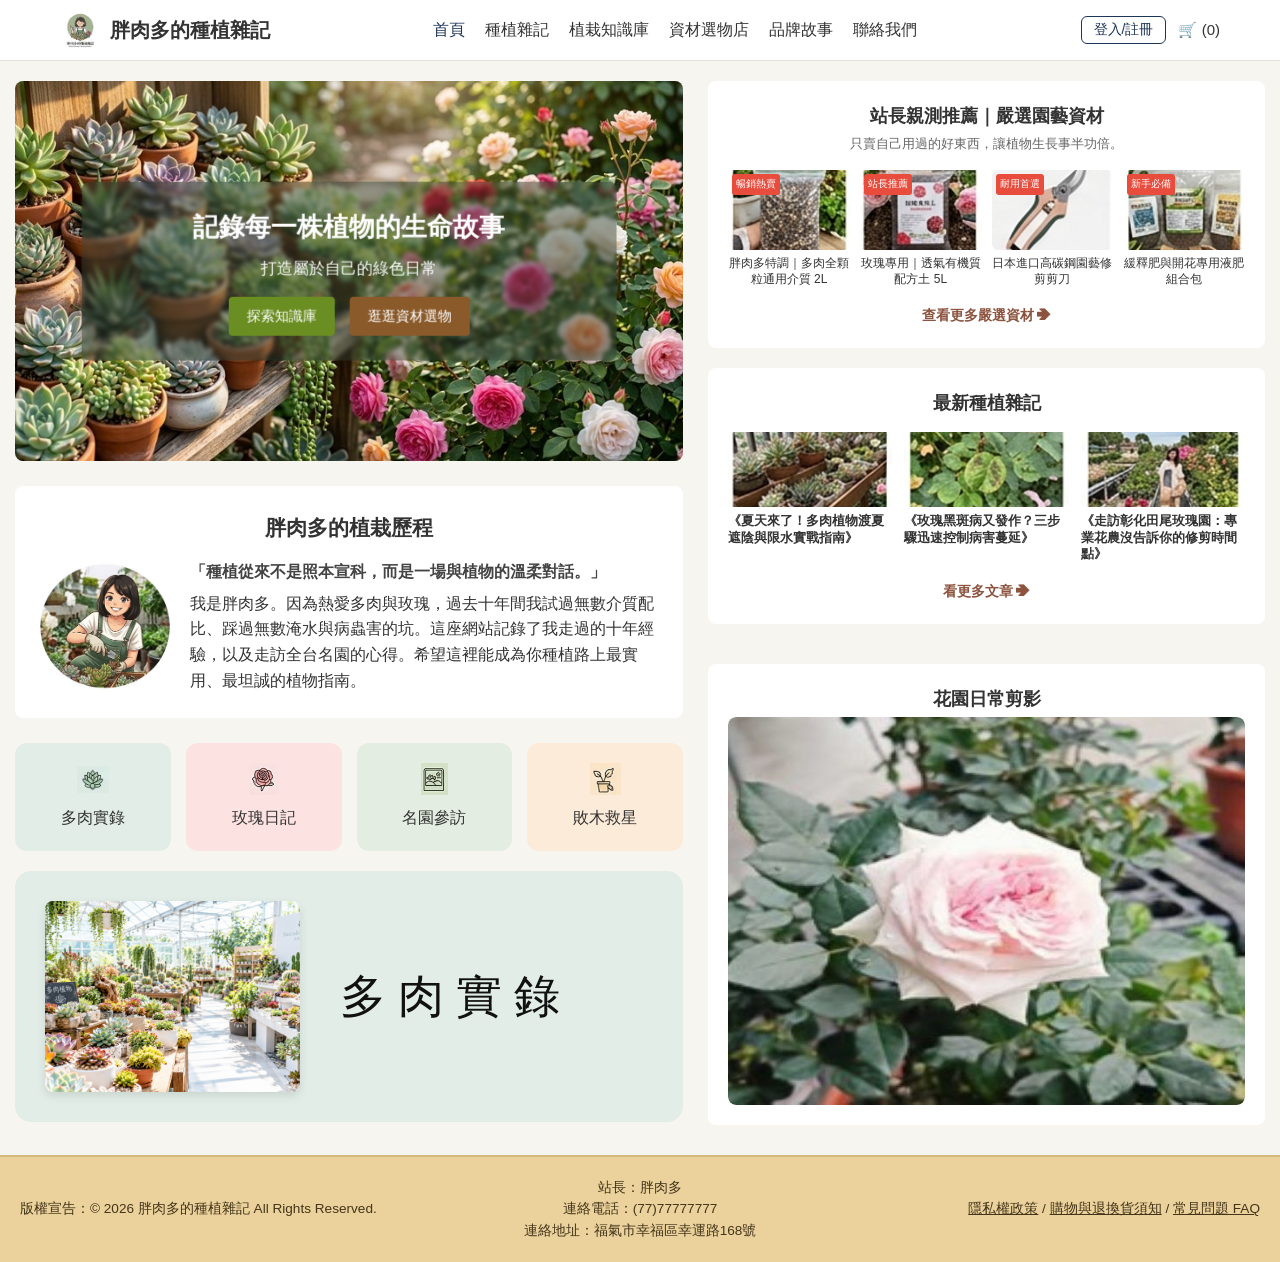
==== commit e55d82c2: "Add files via upload" ====
--- a/index.html
+++ b/index.html
@@ -388,7 +388,7 @@
                 <span>胖肉多的種植雜記</span>
             </div>
 
-            <!-- 選單連結區塊 (不包含登入按鈕，乾淨的導覽項目) -->
+            <!-- 選單連結區塊 -->
             <nav class="nav-menu" id="navMenu">
                 <a href="./index.html" class="active">首頁</a>
                 <a href="./Journal.html">種植雜記</a>
@@ -398,7 +398,7 @@
                 <a href="./ContactUs.html">聯絡我們</a>
             </nav>
 
-            <!-- 右側功能按鈕區塊 (登入/註冊 + 購物車 + 漢堡按鈕) -->
+            <!-- 右側功能按鈕區塊 -->
             <div class="nav-controls">
                 <button type="button" class="auth-btn trigger-auth-btn">登入/註冊</button>
                 <a href="./cart.html" class="cart-btn" id="navCartCount">🛒 (0)</a>
@@ -467,7 +467,7 @@
                     </div>
                 </div>
 
-                <!-- 滑鼠移入時動態切換的大方塊 (預設多肉實錄) -->
+                <!-- 滑鼠移入時動態切換的大方塊 (預設多肉實錄，點擊直接跳轉 maintenance.html) -->
                 <div class="feature-display-box card-succulent" id="featureDisplayBox">
                     <div class="display-img-wrapper">
                         <img src="./images/圖-多肉實錄.png" alt="多肉實錄" id="displayImg">
@@ -581,14 +581,14 @@
                 <p>連絡地址：福氣市幸福區幸運路168號</p>
             </div>
             <div class="footer-col footer-right">
-                <a href="#">隱私權政策</a> / 
-                <a href="#">購物與退換貨須知</a> / 
-                <a href="#">常見問題 FAQ</a>
+                <a href="maintenance.html">隱私權政策</a> / 
+                <a href="maintenance.html">購物與退換貨須知</a> / 
+                <a href="maintenance.html">常見問題 FAQ</a>
             </div>
         </div>
     </footer>
 
-    <!-- JavaScript 腳本區塊 (已包含購物車數量更新與 GitHub Pages 最佳化) -->
+    <!-- JavaScript 腳本區塊 -->
     <script>
         document.addEventListener("DOMContentLoaded", function () {
             
@@ -688,7 +688,7 @@
                 loginModal.classList.remove("active");
             });
 
-            /* ===== 4. 精選專區 Hover 滑鼠移入切換與點擊提示功能 ===== */
+            /* ===== 4. 精選專區 Hover 滑鼠移入切換與點擊跳轉功能 ===== */
             const featureData = {
                 succulent: {
                     title: "多肉實錄",
@@ -734,14 +734,16 @@
                     }
                 });
 
+                /* 點擊卡片跳轉至 maintenance.html */
                 card.addEventListener("click", function () {
-                    alert("網站建置中，敬請期待！");
+                    window.location.href = "maintenance.html";
                 });
             });
 
+            /* 點擊展示大方塊跳轉至 maintenance.html */
             if (displayBox) {
                 displayBox.addEventListener("click", function () {
-                    alert("網站建置中，敬請期待！");
+                    window.location.href = "maintenance.html";
                 });
             }
 
--- a/css/style.css
+++ b/css/style.css
@@ -0,0 +1,470 @@
+/* ==========================================================================
+   1. 全域基本設定 (Global Styles)
+   ========================================================================== */
+* {
+    box-sizing: border-box;
+    margin: 0;
+    padding: 0;
+}
+
+body {
+    font-family: "PingFang TC", "Microsoft JhengHei", sans-serif;
+    background-color: #f7f5f0;
+    color: #333;
+    line-height: 1.6;
+}
+
+a {
+    text-decoration: none;
+    color: inherit;
+}
+
+img {
+    max-width: 100%;
+    height: auto;
+    display: block;
+}
+
+/* ==========================================================================
+   2. 版面兩欄結構 (Main Layout)
+   ========================================================================== */
+.main-wrapper {
+    max-width: 1280px;
+    margin: 20px auto;
+    padding: 0 15px;
+    display: flex;
+    gap: 25px;
+}
+
+.content-area { 
+    flex: 1.2; 
+}
+
+.sidebar {
+    flex: 1;
+    display: flex;
+    flex-direction: column;
+    gap: 20px;
+}
+
+/* ==========================================================================
+   3. 首頁區塊樣式 (Index Page Sections)
+   ========================================================================== */
+
+/* 第一屏：Hero Banner 主視覺 */
+.hero-banner {
+    position: relative;
+    border-radius: 8px;
+    overflow: hidden;
+    margin-bottom: 25px;
+}
+
+.banner-img {
+    width: 100%;
+    height: 380px;
+    object-fit: cover;
+}
+
+.banner-overlay {
+    position: absolute;
+    top: 50%;
+    left: 50%;
+    transform: translate(-50%, -50%);
+    background: rgba(45, 62, 50, 0.45);
+    backdrop-filter: blur(2px);
+    padding: 25px 35px;
+    border-radius: 8px;
+    text-align: center;
+    color: #ffffff;
+    width: 80%;
+}
+
+.banner-title { font-size: 1.6rem; margin-bottom: 8px; }
+.banner-subtitle { font-size: 1rem; margin-bottom: 15px; }
+
+.banner-buttons {
+    display: flex;
+    justify-content: center;
+    gap: 15px;
+}
+
+.btn {
+    padding: 8px 18px;
+    border-radius: 4px;
+    font-size: 0.9rem;
+}
+
+.btn-primary { background-color: #6b8e23; color: #fff; }
+.btn-secondary { background-color: #8b5a2b; color: #fff; }
+
+/* 第二屏：關於站長與品牌初衷 */
+.about-section {
+    background: #ffffff;
+    padding: 25px;
+    border-radius: 8px;
+    margin-bottom: 25px;
+}
+
+.about-section h2 {
+    font-size: 1.3rem;
+    margin-bottom: 15px;
+    text-align: center;
+}
+
+.about-content {
+    display: flex;
+    align-items: center;
+    gap: 20px;
+}
+
+.about-img { flex-shrink: 0; }
+.about-img img {
+    width: 130px;
+    height: 130px;
+    border-radius: 50%;
+    object-fit: cover;
+}
+
+.about-text .quote {
+    font-weight: bold;
+    margin-bottom: 6px;
+    color: #444;
+}
+
+/* 通用標題與卡片外框設定 */
+.shop-preview, .articles-preview, .carousel-section {
+    background: #ffffff;
+    padding: 20px;
+    border-radius: 8px;
+}
+
+.section-title { font-size: 1.15rem; text-align: center; margin-bottom: 4px; }
+.section-subtitle { font-size: 0.8rem; text-align: center; color: #666; margin-bottom: 15px; }
+
+/* 第四屏：熱門資材選物 */
+.product-grid {
+    display: grid;
+    grid-template-columns: repeat(4, 1fr);
+    gap: 10px;
+}
+
+.product-card { text-align: center; position: relative; }
+.product-card .tag {
+    position: absolute;
+    top: 4px;
+    left: 4px;
+    background: #e74c3c;
+    color: #fff;
+    font-size: 0.65rem;
+    padding: 2px 4px;
+    border-radius: 3px;
+}
+
+.product-card img {
+    width: 100%;
+    height: 80px;
+    object-fit: cover;
+    border-radius: 6px;
+    margin-bottom: 6px;
+}
+
+.product-card h4 { font-size: 0.75rem; font-weight: normal; line-height: 1.3; }
+.shop-more { text-align: center; margin-top: 15px; }
+.btn-more { font-size: 0.85rem; color: #8c533e; font-weight: bold; }
+
+/* 第五屏：最新種植雜記 */
+.article-grid {
+    display: grid;
+    grid-template-columns: repeat(3, 1fr);
+    gap: 12px;
+    margin-top: 15px;
+}
+
+.article-card img {
+    width: 100%;
+    height: 75px;
+    object-fit: cover;
+    border-radius: 6px;
+    margin-bottom: 6px;
+}
+
+.article-card h4 { font-size: 0.8rem; color: #333; line-height: 1.3; }
+.article-more { text-align: center; margin-top: 15px; }
+
+/* 第六屏：照片輪播區塊 */
+.carousel-section {
+    background: #ffffff;
+    padding: 20px;
+    border-radius: 8px;
+    margin-top: 20px;
+}
+
+/* ==========================================================================
+   4. 品牌故事頁面專屬樣式 (BrandStory.html)
+   ========================================================================== */
+.story-wrapper {
+    max-width: 900px;
+    margin: 30px auto;
+    padding: 0 20px;
+}
+
+.story-container {
+    background: #ffffff;
+    padding: 40px;
+    border-radius: 8px;
+    box-shadow: 0 2px 8px rgba(0,0,0,0.05);
+}
+
+.story-title {
+    text-align: center;
+    font-size: 2rem;
+    color: #44351a;
+    margin-bottom: 5px;
+}
+
+.story-subtitle {
+    text-align: center;
+    font-size: 1rem;
+    color: #6b8e23;
+    font-weight: bold;
+    margin-bottom: 25px;
+}
+
+.story-banner-img {
+    width: 100%;
+    margin-bottom: 30px;
+    border-radius: 8px;
+    overflow: hidden;
+}
+
+.story-banner-img img {
+    width: 100%;
+    max-height: 400px;
+    object-fit: cover;
+}
+
+.story-content {
+    font-size: 1rem;
+    line-height: 1.8;
+    color: #444;
+}
+
+.story-content p {
+    margin-bottom: 18px;
+}
+
+.story-quote {
+    font-size: 1.15rem;
+    font-weight: bold;
+    color: #8c533e;
+    border-left: 4px solid #8c533e;
+    margin: 20px 0 25px 0;
+    background-color: #fcf9f2;
+    padding: 12px 18px;
+    border-radius: 0 6px 6px 0;
+}
+
+.story-content h2 {
+    font-size: 1.3rem;
+    color: #333;
+    margin: 30px 0 15px 0;
+    border-bottom: 2px solid #ebd29c;
+    padding-bottom: 5px;
+}
+
+.mission-list {
+    margin-left: 20px;
+    margin-bottom: 25px;
+}
+
+.mission-list li {
+    margin-bottom: 10px;
+}
+
+.mission-list strong {
+    color: #6b8e23;
+}
+
+.story-footer-text {
+    font-weight: bold;
+    color: #555;
+    text-align: center;
+    margin-top: 30px;
+}
+
+/* ==========================================================================
+   5. 聯絡我們頁面專屬樣式 (ContactUs.html)
+   ========================================================================== */
+.contact-wrapper {
+    max-width: 1100px;
+    margin: 30px auto;
+    padding: 0 20px;
+}
+
+.contact-container {
+    background: #ffffff;
+    padding: 40px;
+    border-radius: 8px;
+    box-shadow: 0 2px 8px rgba(0,0,0,0.05);
+}
+
+.contact-header {
+    text-align: center;
+    margin-bottom: 40px;
+}
+
+.contact-logo-large {
+    width: 140px;
+    height: 140px;
+    border-radius: 50%;
+    object-fit: cover;
+    margin: 0 auto 15px auto;
+    box-shadow: 0 4px 10px rgba(0,0,0,0.1);
+}
+
+.contact-title {
+    font-size: 2rem;
+    color: #44351a;
+    margin-bottom: 8px;
+}
+
+.contact-subtitle {
+    font-size: 0.95rem;
+    color: #666;
+}
+
+.contact-grid {
+    display: grid;
+    grid-template-columns: 1fr 1.5fr;
+    gap: 35px;
+}
+
+.contact-info-card, .contact-form-card {
+    background: #fcf9f2;
+    padding: 25px;
+    border-radius: 8px;
+}
+
+.contact-info-card h2, .contact-form-card h2 {
+    font-size: 1.25rem;
+    color: #8c533e;
+    margin-bottom: 20px;
+    border-bottom: 2px solid #ebd29c;
+    padding-bottom: 8px;
+}
+
+.info-list {
+    list-style: none;
+}
+
+.info-list li {
+    margin-bottom: 15px;
+    font-size: 0.95rem;
+    color: #444;
+}
+
+.info-list a {
+    color: #6b8e23;
+    font-weight: bold;
+    text-decoration: underline;
+}
+
+.contact-form {
+    display: flex;
+    flex-direction: column;
+    gap: 15px;
+}
+
+.form-group {
+    display: flex;
+    flex-direction: column;
+    gap: 5px;
+}
+
+.form-group label {
+    font-size: 0.9rem;
+    font-weight: bold;
+    color: #333;
+}
+
+.form-group label span {
+    color: #e74c3c;
+}
+
+.form-group input, .form-group select, .form-group textarea {
+    width: 100%;
+    padding: 10px;
+    border: 1px solid #ccc;
+    border-radius: 4px;
+    font-size: 0.95rem;
+    background-color: #ffffff;
+    font-family: inherit;
+}
+
+.form-group input:focus, .form-group select:focus, .form-group textarea:focus {
+    outline: none;
+    border-color: #6b8e23;
+}
+
+.btn-submit {
+    background-color: #6b8e23;
+    color: #ffffff;
+    padding: 12px;
+    border: none;
+    border-radius: 4px;
+    font-size: 1rem;
+    font-weight: bold;
+    cursor: pointer;
+    transition: background-color 0.2s;
+    margin-top: 10px;
+}
+
+.btn-submit:hover {
+    background-color: #55721a;
+}
+
+/* ==========================================================================
+   6. 頁尾 (Footer)
+   ========================================================================== */
+.site-footer {
+    background-color: #ebd29c;
+    border-top: 2px solid #d4b87b;
+    padding: 20px;
+    margin-top: 30px;
+    font-size: 0.85rem;
+    color: #44351a;
+}
+
+.footer-container {
+    max-width: 1280px;
+    margin: 0 auto;
+    display: flex;
+    justify-content: space-between;
+    align-items: center;
+}
+
+.footer-col { flex: 1; }
+.footer-left { text-align: left; }
+.footer-center { text-align: center; }
+.footer-right { text-align: right; }
+.footer-right a { color: #44351a; text-decoration: underline; }
+
+/* ==========================================================================
+   7. 響應式佈局 (Mobile RWD)
+   ========================================================================== */
+@media (max-width: 900px) {
+    .main-wrapper { flex-direction: column; }
+    .footer-container { flex-direction: column; gap: 10px; text-align: center; }
+    .footer-left, .footer-center, .footer-right { text-align: center; }
+}
+
+@media (max-width: 768px) {
+    .contact-grid {
+        grid-template-columns: 1fr;
+    }
+}
+
+@media (max-width: 600px) {
+    .story-container { padding: 20px; }
+    .story-title { font-size: 1.6rem; }
+}
